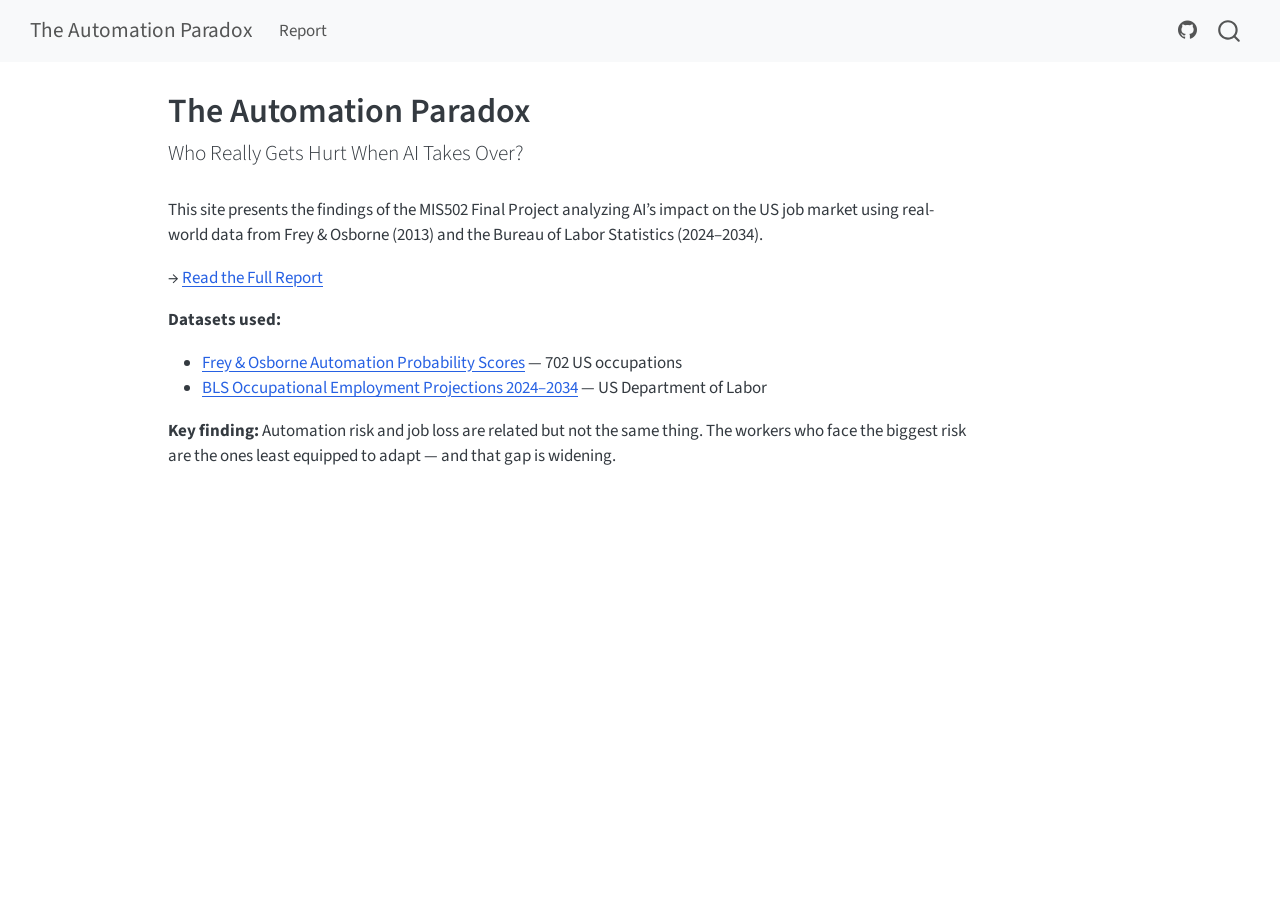
==== docs/index.html @ 99767fc0 "Initial project setup: pipeline, report, dashboard, and deployment - Real-world datasets: Frey & Osb" ====
<!DOCTYPE html>
<html xmlns="http://www.w3.org/1999/xhtml" lang="en" xml:lang="en"><head>

<meta charset="utf-8">
<meta name="generator" content="quarto-1.9.35">

<meta name="viewport" content="width=device-width, initial-scale=1.0, user-scalable=yes">


<title>The Automation Paradox</title>
<style>
/* Default styles provided by pandoc.
** See https://pandoc.org/MANUAL.html#variables-for-html for config info.
*/
code{white-space: pre-wrap;}
span.smallcaps{font-variant: small-caps;}
div.columns{display: flex; gap: min(4vw, 1.5em);}
div.column{flex: auto; overflow-x: auto;}
div.hanging-indent{margin-left: 1.5em; text-indent: -1.5em;}
ul.task-list{list-style: none;}
ul.task-list li input[type="checkbox"] {
  width: 0.8em;
  margin: 0 0.8em 0.2em -1em; /* quarto-specific, see https://github.com/quarto-dev/quarto-cli/issues/4556 */ 
  vertical-align: middle;
}
</style>


<script src="site_libs/quarto-nav/quarto-nav.js"></script>
<script src="site_libs/quarto-nav/headroom.min.js"></script>
<script src="site_libs/clipboard/clipboard.min.js"></script>
<script src="site_libs/quarto-search/autocomplete.umd.js"></script>
<script src="site_libs/quarto-search/fuse.min.js"></script>
<script src="site_libs/quarto-search/quarto-search.js"></script>
<meta name="quarto:offset" content="./">
<script src="site_libs/quarto-html/quarto.js" type="module"></script>
<script src="site_libs/quarto-html/tabsets/tabsets.js" type="module"></script>
<script src="site_libs/quarto-html/popper.min.js"></script>
<script src="site_libs/quarto-html/tippy.umd.min.js"></script>
<script src="site_libs/quarto-html/anchor.min.js"></script>
<link href="site_libs/quarto-html/tippy.css" rel="stylesheet">
<link href="site_libs/quarto-html/quarto-syntax-highlighting-46f66b053e56abd73bb6e954d61a315b.css" rel="stylesheet" id="quarto-text-highlighting-styles">
<script src="site_libs/bootstrap/bootstrap.min.js"></script>
<link href="site_libs/bootstrap/bootstrap-icons.css" rel="stylesheet">
<link href="site_libs/bootstrap/bootstrap-200b7f763972437cb0e2af4a0f571457.min.css" rel="stylesheet" append-hash="true" id="quarto-bootstrap" data-mode="light">
<script id="quarto-search-options" type="application/json">{
  "location": "navbar",
  "copy-button": false,
  "collapse-after": 3,
  "panel-placement": "end",
  "type": "overlay",
  "limit": 50,
  "keyboard-shortcut": [
    "f",
    "/",
    "s"
  ],
  "show-item-context": false,
  "language": {
    "search-no-results-text": "No results",
    "search-matching-documents-text": "matching documents",
    "search-copy-link-title": "Copy link to search",
    "search-hide-matches-text": "Hide additional matches",
    "search-more-match-text": "more match in this document",
    "search-more-matches-text": "more matches in this document",
    "search-clear-button-title": "Clear",
    "search-text-placeholder": "",
    "search-detached-cancel-button-title": "Cancel",
    "search-submit-button-title": "Submit",
    "search-label": "Search"
  }
}</script>


</head>

<body class="nav-fixed quarto-light">

<div id="quarto-search-results"></div>
  <header id="quarto-header" class="headroom fixed-top">
    <nav class="navbar navbar-expand-lg " data-bs-theme="dark">
      <div class="navbar-container container-fluid">
      <div class="navbar-brand-container mx-auto">
    <a class="navbar-brand" href="./index.html">
    <span class="navbar-title">The Automation Paradox</span>
    </a>
  </div>
            <div id="quarto-search" class="" title="Search"></div>
          <button class="navbar-toggler" type="button" data-bs-toggle="collapse" data-bs-target="#navbarCollapse" aria-controls="navbarCollapse" role="menu" aria-expanded="false" aria-label="Toggle navigation" onclick="if (window.quartoToggleHeadroom) { window.quartoToggleHeadroom(); }">
  <span class="navbar-toggler-icon"></span>
</button>
          <div class="collapse navbar-collapse" id="navbarCollapse">
            <ul class="navbar-nav navbar-nav-scroll me-auto">
  <li class="nav-item">
    <a class="nav-link" href="./report/report.html"> 
<span class="menu-text">Report</span></a>
  </li>  
</ul>
            <ul class="navbar-nav navbar-nav-scroll ms-auto">
  <li class="nav-item compact">
    <a class="nav-link" href="https://github.com/tyakovenko/ai-job-market"> <i class="bi bi-github" role="img">
</i> 
<span class="menu-text"></span></a>
  </li>  
</ul>
          </div> <!-- /navcollapse -->
            <div class="quarto-navbar-tools">
</div>
      </div> <!-- /container-fluid -->
    </nav>
</header>
<!-- content -->
<div id="quarto-content" class="quarto-container page-columns page-rows-contents page-layout-article page-navbar">
<!-- sidebar -->
<!-- margin-sidebar -->
    <div id="quarto-margin-sidebar" class="sidebar margin-sidebar zindex-bottom">
        
    </div>
<!-- main -->
<main class="content" id="quarto-document-content">

<header id="title-block-header" class="quarto-title-block default">
<div class="quarto-title">
<h1 class="title">The Automation Paradox</h1>
<p class="subtitle lead">Who Really Gets Hurt When AI Takes Over?</p>
</div>



<div class="quarto-title-meta">

    
  
    
  </div>
  


</header>


<p>This site presents the findings of the MIS502 Final Project analyzing AI’s impact on the US job market using real-world data from Frey &amp; Osborne (2013) and the Bureau of Labor Statistics (2024–2034).</p>
<p>→ <a href="./report/report.html">Read the Full Report</a></p>
<p><strong>Datasets used:</strong></p>
<ul>
<li><a href="https://www.oxfordmartin.ox.ac.uk/downloads/academic/The_Future_of_Employment.pdf">Frey &amp; Osborne Automation Probability Scores</a> — 702 US occupations</li>
<li><a href="https://www.bls.gov/emp/">BLS Occupational Employment Projections 2024–2034</a> — US Department of Labor</li>
</ul>
<p><strong>Key finding:</strong> Automation risk and job loss are related but not the same thing. The workers who face the biggest risk are the ones least equipped to adapt — and that gap is widening.</p>



</main> <!-- /main -->
<script id="quarto-html-after-body" type="application/javascript">
  window.document.addEventListener("DOMContentLoaded", function (event) {
    const icon = "";
    const anchorJS = new window.AnchorJS();
    anchorJS.options = {
      placement: 'right',
      icon: icon
    };
    anchorJS.add('.anchored');
    const isCodeAnnotation = (el) => {
      for (const clz of el.classList) {
        if (clz.startsWith('code-annotation-')) {                     
          return true;
        }
      }
      return false;
    }
    const onCopySuccess = function(e) {
      // button target
      const button = e.trigger;
      // don't keep focus
      button.blur();
      // flash "checked"
      button.classList.add('code-copy-button-checked');
      var currentTitle = button.getAttribute("title");
      button.setAttribute("title", "Copied!");
      let tooltip;
      if (window.bootstrap) {
        button.setAttribute("data-bs-toggle", "tooltip");
        button.setAttribute("data-bs-placement", "left");
        button.setAttribute("data-bs-title", "Copied!");
        tooltip = new bootstrap.Tooltip(button, 
          { trigger: "manual", 
            customClass: "code-copy-button-tooltip",
            offset: [0, -8]});
        tooltip.show();    
      }
      setTimeout(function() {
        if (tooltip) {
          tooltip.hide();
          button.removeAttribute("data-bs-title");
          button.removeAttribute("data-bs-toggle");
          button.removeAttribute("data-bs-placement");
        }
        button.setAttribute("title", currentTitle);
        button.classList.remove('code-copy-button-checked');
      }, 1000);
      // clear code selection
      e.clearSelection();
    }
    const getTextToCopy = function(trigger) {
      const outerScaffold = trigger.parentElement.cloneNode(true);
      const codeEl = outerScaffold.querySelector('code');
      for (const childEl of codeEl.children) {
        if (isCodeAnnotation(childEl)) {
          childEl.remove();
        }
      }
      return codeEl.innerText;
    }
    const clipboard = new window.ClipboardJS('.code-copy-button:not([data-in-quarto-modal])', {
      text: getTextToCopy
    });
    clipboard.on('success', onCopySuccess);
    if (window.document.getElementById('quarto-embedded-source-code-modal')) {
      const clipboardModal = new window.ClipboardJS('.code-copy-button[data-in-quarto-modal]', {
        text: getTextToCopy,
        container: window.document.getElementById('quarto-embedded-source-code-modal')
      });
      clipboardModal.on('success', onCopySuccess);
    }
      var localhostRegex = new RegExp(/^(?:http|https):\/\/localhost\:?[0-9]*\//);
      var mailtoRegex = new RegExp(/^mailto:/);
        var filterRegex = new RegExp('/' + window.location.host + '/');
      var isInternal = (href) => {
          return filterRegex.test(href) || localhostRegex.test(href) || mailtoRegex.test(href);
      }
      // Inspect non-navigation links and adorn them if external
     var links = window.document.querySelectorAll('a[href]:not(.nav-link):not(.navbar-brand):not(.toc-action):not(.sidebar-link):not(.sidebar-item-toggle):not(.pagination-link):not(.no-external):not([aria-hidden]):not(.dropdown-item):not(.quarto-navigation-tool):not(.about-link)');
      for (var i=0; i<links.length; i++) {
        const link = links[i];
        if (!isInternal(link.href)) {
          // undo the damage that might have been done by quarto-nav.js in the case of
          // links that we want to consider external
          if (link.dataset.originalHref !== undefined) {
            link.href = link.dataset.originalHref;
          }
        }
      }
    function tippyHover(el, contentFn, onTriggerFn, onUntriggerFn) {
      const config = {
        allowHTML: true,
        maxWidth: 500,
        delay: 100,
        arrow: false,
        appendTo: function(el) {
            return el.parentElement;
        },
        interactive: true,
        interactiveBorder: 10,
        theme: 'quarto',
        placement: 'bottom-start',
      };
      if (contentFn) {
        config.content = contentFn;
      }
      if (onTriggerFn) {
        config.onTrigger = onTriggerFn;
      }
      if (onUntriggerFn) {
        config.onUntrigger = onUntriggerFn;
      }
      window.tippy(el, config); 
    }
    const noterefs = window.document.querySelectorAll('a[role="doc-noteref"]');
    for (var i=0; i<noterefs.length; i++) {
      const ref = noterefs[i];
      tippyHover(ref, function() {
        // use id or data attribute instead here
        let href = ref.getAttribute('data-footnote-href') || ref.getAttribute('href');
        try { href = new URL(href).hash; } catch {}
        const id = href.replace(/^#\/?/, "");
        const note = window.document.getElementById(id);
        if (note) {
          return note.innerHTML;
        } else {
          return "";
        }
      });
    }
    const xrefs = window.document.querySelectorAll('a.quarto-xref');
    const processXRef = (id, note) => {
      // Strip column container classes
      const stripColumnClz = (el) => {
        el.classList.remove("page-full", "page-columns");
        if (el.children) {
          for (const child of el.children) {
            stripColumnClz(child);
          }
        }
      }
      stripColumnClz(note)
      if (id === null || id.startsWith('sec-')) {
        // Special case sections, only their first couple elements
        const container = document.createElement("div");
        if (note.children && note.children.length > 2) {
          container.appendChild(note.children[0].cloneNode(true));
          for (let i = 1; i < note.children.length; i++) {
            const child = note.children[i];
            if (child.tagName === "P" && child.innerText === "") {
              continue;
            } else {
              container.appendChild(child.cloneNode(true));
              break;
            }
          }
          if (window.Quarto?.typesetMath) {
            window.Quarto.typesetMath(container);
          }
          return container.innerHTML
        } else {
          if (window.Quarto?.typesetMath) {
            window.Quarto.typesetMath(note);
          }
          return note.innerHTML;
        }
      } else {
        // Remove any anchor links if they are present
        const anchorLink = note.querySelector('a.anchorjs-link');
        if (anchorLink) {
          anchorLink.remove();
        }
        if (window.Quarto?.typesetMath) {
          window.Quarto.typesetMath(note);
        }
        if (note.classList.contains("callout")) {
          return note.outerHTML;
        } else {
          return note.innerHTML;
        }
      }
    }
    for (var i=0; i<xrefs.length; i++) {
      const xref = xrefs[i];
      tippyHover(xref, undefined, function(instance) {
        instance.disable();
        let url = xref.getAttribute('href');
        let hash = undefined; 
        if (url.startsWith('#')) {
          hash = url;
        } else {
          try { hash = new URL(url).hash; } catch {}
        }
        if (hash) {
          const id = hash.replace(/^#\/?/, "");
          const note = window.document.getElementById(id);
          if (note !== null) {
            try {
              const html = processXRef(id, note.cloneNode(true));
              instance.setContent(html);
            } finally {
              instance.enable();
              instance.show();
            }
          } else {
            // See if we can fetch this
            fetch(url.split('#')[0])
            .then(res => res.text())
            .then(html => {
              const parser = new DOMParser();
              const htmlDoc = parser.parseFromString(html, "text/html");
              const note = htmlDoc.getElementById(id);
              if (note !== null) {
                const html = processXRef(id, note);
                instance.setContent(html);
              } 
            }).finally(() => {
              instance.enable();
              instance.show();
            });
          }
        } else {
          // See if we can fetch a full url (with no hash to target)
          // This is a special case and we should probably do some content thinning / targeting
          fetch(url)
          .then(res => res.text())
          .then(html => {
            const parser = new DOMParser();
            const htmlDoc = parser.parseFromString(html, "text/html");
            const note = htmlDoc.querySelector('main.content');
            if (note !== null) {
              // This should only happen for chapter cross references
              // (since there is no id in the URL)
              // remove the first header
              if (note.children.length > 0 && note.children[0].tagName === "HEADER") {
                note.children[0].remove();
              }
              const html = processXRef(null, note);
              instance.setContent(html);
            } 
          }).finally(() => {
            instance.enable();
            instance.show();
          });
        }
      }, function(instance) {
      });
    }
        let selectedAnnoteEl;
        const selectorForAnnotation = ( cell, annotation) => {
          let cellAttr = 'data-code-cell="' + cell + '"';
          let lineAttr = 'data-code-annotation="' +  annotation + '"';
          const selector = 'span[' + cellAttr + '][' + lineAttr + ']';
          return selector;
        }
        const selectCodeLines = (annoteEl) => {
          const doc = window.document;
          const targetCell = annoteEl.getAttribute("data-target-cell");
          const targetAnnotation = annoteEl.getAttribute("data-target-annotation");
          const annoteSpan = window.document.querySelector(selectorForAnnotation(targetCell, targetAnnotation));
          const lines = annoteSpan.getAttribute("data-code-lines").split(",");
          const lineIds = lines.map((line) => {
            return targetCell + "-" + line;
          })
          let top = null;
          let height = null;
          let parent = null;
          if (lineIds.length > 0) {
              //compute the position of the single el (top and bottom and make a div)
              const el = window.document.getElementById(lineIds[0]);
              top = el.offsetTop;
              height = el.offsetHeight;
              parent = el.parentElement.parentElement;
            if (lineIds.length > 1) {
              const lastEl = window.document.getElementById(lineIds[lineIds.length - 1]);
              const bottom = lastEl.offsetTop + lastEl.offsetHeight;
              height = bottom - top;
            }
            if (top !== null && height !== null && parent !== null) {
              // cook up a div (if necessary) and position it 
              let div = window.document.getElementById("code-annotation-line-highlight");
              if (div === null) {
                div = window.document.createElement("div");
                div.setAttribute("id", "code-annotation-line-highlight");
                div.style.position = 'absolute';
                parent.appendChild(div);
              }
              div.style.top = top - 2 + "px";
              div.style.height = height + 4 + "px";
              div.style.left = 0;
              let gutterDiv = window.document.getElementById("code-annotation-line-highlight-gutter");
              if (gutterDiv === null) {
                gutterDiv = window.document.createElement("div");
                gutterDiv.setAttribute("id", "code-annotation-line-highlight-gutter");
                gutterDiv.style.position = 'absolute';
                const codeCell = window.document.getElementById(targetCell);
                const gutter = codeCell.querySelector('.code-annotation-gutter');
                gutter.appendChild(gutterDiv);
              }
              gutterDiv.style.top = top - 2 + "px";
              gutterDiv.style.height = height + 4 + "px";
            }
            selectedAnnoteEl = annoteEl;
          }
        };
        const unselectCodeLines = () => {
          const elementsIds = ["code-annotation-line-highlight", "code-annotation-line-highlight-gutter"];
          elementsIds.forEach((elId) => {
            const div = window.document.getElementById(elId);
            if (div) {
              div.remove();
            }
          });
          selectedAnnoteEl = undefined;
        };
          // Handle positioning of the toggle
      window.addEventListener(
        "resize",
        throttle(() => {
          elRect = undefined;
          if (selectedAnnoteEl) {
            selectCodeLines(selectedAnnoteEl);
          }
        }, 10)
      );
      function throttle(fn, ms) {
      let throttle = false;
      let timer;
        return (...args) => {
          if(!throttle) { // first call gets through
              fn.apply(this, args);
              throttle = true;
          } else { // all the others get throttled
              if(timer) clearTimeout(timer); // cancel #2
              timer = setTimeout(() => {
                fn.apply(this, args);
                timer = throttle = false;
              }, ms);
          }
        };
      }
        // Attach click handler to the DT
        const annoteDls = window.document.querySelectorAll('dt[data-target-cell]');
        for (const annoteDlNode of annoteDls) {
          annoteDlNode.addEventListener('click', (event) => {
            const clickedEl = event.target;
            if (clickedEl !== selectedAnnoteEl) {
              unselectCodeLines();
              const activeEl = window.document.querySelector('dt[data-target-cell].code-annotation-active');
              if (activeEl) {
                activeEl.classList.remove('code-annotation-active');
              }
              selectCodeLines(clickedEl);
              clickedEl.classList.add('code-annotation-active');
            } else {
              // Unselect the line
              unselectCodeLines();
              clickedEl.classList.remove('code-annotation-active');
            }
          });
        }
    const findCites = (el) => {
      const parentEl = el.parentElement;
      if (parentEl) {
        const cites = parentEl.dataset.cites;
        if (cites) {
          return {
            el,
            cites: cites.split(' ')
          };
        } else {
          return findCites(el.parentElement)
        }
      } else {
        return undefined;
      }
    };
    var bibliorefs = window.document.querySelectorAll('a[role="doc-biblioref"]');
    for (var i=0; i<bibliorefs.length; i++) {
      const ref = bibliorefs[i];
      const citeInfo = findCites(ref);
      if (citeInfo) {
        tippyHover(citeInfo.el, function() {
          var popup = window.document.createElement('div');
          citeInfo.cites.forEach(function(cite) {
            var citeDiv = window.document.createElement('div');
            citeDiv.classList.add('hanging-indent');
            citeDiv.classList.add('csl-entry');
            var biblioDiv = window.document.getElementById('ref-' + cite);
            if (biblioDiv) {
              citeDiv.innerHTML = biblioDiv.innerHTML;
            }
            popup.appendChild(citeDiv);
          });
          return popup.innerHTML;
        });
      }
    }
  });
  </script>
</div> <!-- /content -->




</body></html>
---- docs/site_libs/quarto-html/tippy.css ----
.tippy-box[data-animation=fade][data-state=hidden]{opacity:0}[data-tippy-root]{max-width:calc(100vw - 10px)}.tippy-box{position:relative;background-color:#333;color:#fff;border-radius:4px;font-size:14px;line-height:1.4;white-space:normal;outline:0;transition-property:transform,visibility,opacity}.tippy-box[data-placement^=top]>.tippy-arrow{bottom:0}.tippy-box[data-placement^=top]>.tippy-arrow:before{bottom:-7px;left:0;border-width:8px 8px 0;border-top-color:initial;transform-origin:center top}.tippy-box[data-placement^=bottom]>.tippy-arrow{top:0}.tippy-box[data-placement^=bottom]>.tippy-arrow:before{top:-7px;left:0;border-width:0 8px 8px;border-bottom-color:initial;transform-origin:center bottom}.tippy-box[data-placement^=left]>.tippy-arrow{right:0}.tippy-box[data-placement^=left]>.tippy-arrow:before{border-width:8px 0 8px 8px;border-left-color:initial;right:-7px;transform-origin:center left}.tippy-box[data-placement^=right]>.tippy-arrow{left:0}.tippy-box[data-placement^=right]>.tippy-arrow:before{left:-7px;border-width:8px 8px 8px 0;border-right-color:initial;transform-origin:center right}.tippy-box[data-inertia][data-state=visible]{transition-timing-function:cubic-bezier(.54,1.5,.38,1.11)}.tippy-arrow{width:16px;height:16px;color:#333}.tippy-arrow:before{content:"";position:absolute;border-color:transparent;border-style:solid}.tippy-content{position:relative;padding:5px 9px;z-index:1}
---- docs/site_libs/quarto-html/quarto-syntax-highlighting-46f66b053e56abd73bb6e954d61a315b.css ----
/* quarto syntax highlight colors */
:root {
  --quarto-hl-ot-color: #003B4F;
  --quarto-hl-at-color: #657422;
  --quarto-hl-ss-color: #20794D;
  --quarto-hl-an-color: #5E5E5E;
  --quarto-hl-fu-color: #4758AB;
  --quarto-hl-st-color: #20794D;
  --quarto-hl-cf-color: #003B4F;
  --quarto-hl-op-color: #5E5E5E;
  --quarto-hl-er-color: #AD0000;
  --quarto-hl-bn-color: #AD0000;
  --quarto-hl-al-color: #AD0000;
  --quarto-hl-va-color: #111111;
  --quarto-hl-bu-color: inherit;
  --quarto-hl-ex-color: inherit;
  --quarto-hl-pp-color: #AD0000;
  --quarto-hl-in-color: #5E5E5E;
  --quarto-hl-vs-color: #20794D;
  --quarto-hl-wa-color: #5E5E5E;
  --quarto-hl-do-color: #5E5E5E;
  --quarto-hl-im-color: #00769E;
  --quarto-hl-ch-color: #20794D;
  --quarto-hl-dt-color: #AD0000;
  --quarto-hl-fl-color: #AD0000;
  --quarto-hl-co-color: #5E5E5E;
  --quarto-hl-cv-color: #5E5E5E;
  --quarto-hl-cn-color: #8f5902;
  --quarto-hl-sc-color: #5E5E5E;
  --quarto-hl-dv-color: #AD0000;
  --quarto-hl-kw-color: #003B4F;
}

/* other quarto variables */
:root {
  --quarto-font-monospace: SFMono-Regular, Menlo, Monaco, Consolas, "Liberation Mono", "Courier New", monospace;
}

/* syntax highlight based on Pandoc's rules */
pre > code.sourceCode > span {
  color: #003B4F;
}

code.sourceCode > span {
  color: #003B4F;
}

div.sourceCode,
div.sourceCode pre.sourceCode {
  color: #003B4F;
}

/* Normal */
code span {
  color: #003B4F;
}

/* Alert */
code span.al {
  color: #AD0000;
  font-style: inherit;
}

/* Annotation */
code span.an {
  color: #5E5E5E;
  font-style: inherit;
}

/* Attribute */
code span.at {
  color: #657422;
  font-style: inherit;
}

/* BaseN */
code span.bn {
  color: #AD0000;
  font-style: inherit;
}

/* BuiltIn */
code span.bu {
  font-style: inherit;
}

/* ControlFlow */
code span.cf {
  color: #003B4F;
  font-weight: bold;
  font-style: inherit;
}

/* Char */
code span.ch {
  color: #20794D;
  font-style: inherit;
}

/* Constant */
code span.cn {
  color: #8f5902;
  font-style: inherit;
}

/* Comment */
code span.co {
  color: #5E5E5E;
  font-style: inherit;
}

/* CommentVar */
code span.cv {
  color: #5E5E5E;
  font-style: italic;
}

/* Documentation */
code span.do {
  color: #5E5E5E;
  font-style: italic;
}

/* DataType */
code span.dt {
  color: #AD0000;
  font-style: inherit;
}

/* DecVal */
code span.dv {
  color: #AD0000;
  font-style: inherit;
}

/* Error */
code span.er {
  color: #AD0000;
  font-style: inherit;
}

/* Extension */
code span.ex {
  font-style: inherit;
}

/* Float */
code span.fl {
  color: #AD0000;
  font-style: inherit;
}

/* Function */
code span.fu {
  color: #4758AB;
  font-style: inherit;
}

/* Import */
code span.im {
  color: #00769E;
  font-style: inherit;
}

/* Information */
code span.in {
  color: #5E5E5E;
  font-style: inherit;
}

/* Keyword */
code span.kw {
  color: #003B4F;
  font-weight: bold;
  font-style: inherit;
}

/* Operator */
code span.op {
  color: #5E5E5E;
  font-style: inherit;
}

/* Other */
code span.ot {
  color: #003B4F;
  font-style: inherit;
}

/* Preprocessor */
code span.pp {
  color: #AD0000;
  font-style: inherit;
}

/* SpecialChar */
code span.sc {
  color: #5E5E5E;
  font-style: inherit;
}

/* SpecialString */
code span.ss {
  color: #20794D;
  font-style: inherit;
}

/* String */
code span.st {
  color: #20794D;
  font-style: inherit;
}

/* Variable */
code span.va {
  color: #111111;
  font-style: inherit;
}

/* VerbatimString */
code span.vs {
  color: #20794D;
  font-style: inherit;
}

/* Warning */
code span.wa {
  color: #5E5E5E;
  font-style: italic;
}

.prevent-inlining {
  content: "</";
}

/*# sourceMappingURL=5022ed312398f59a55adce476d7327af.css.map */
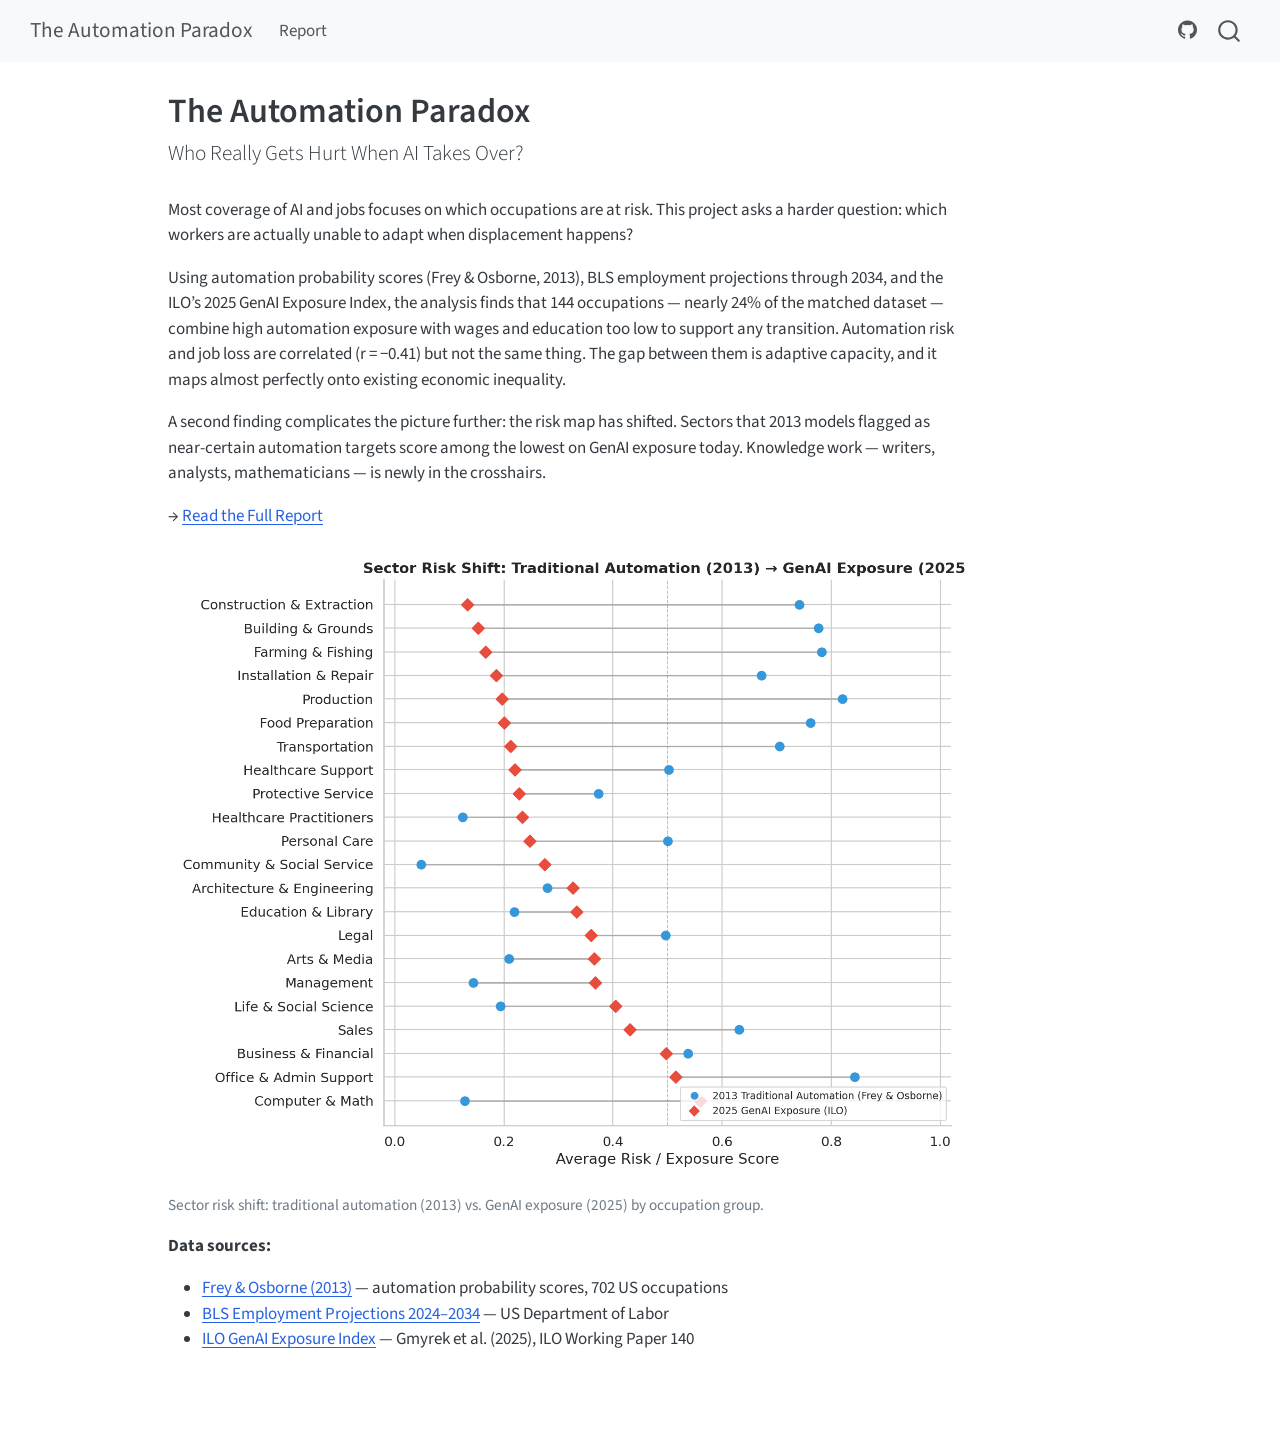
==== commit ef0182ac: "Final report polish and landing page update - Fixed PDF table rendering (top5/bot5 cut off) using to" ====
--- a/docs/index.html
+++ b/docs/index.html
@@ -139,14 +139,22 @@
 </header>
 
 
-<p>This site presents the findings of the MIS502 Final Project analyzing AI’s impact on the US job market using real-world data from Frey &amp; Osborne (2013) and the Bureau of Labor Statistics (2024–2034).</p>
+<p>Most coverage of AI and jobs focuses on which occupations are at risk. This project asks a harder question: which workers are actually unable to adapt when displacement happens?</p>
+<p>Using automation probability scores (Frey &amp; Osborne, 2013), BLS employment projections through 2034, and the ILO’s 2025 GenAI Exposure Index, the analysis finds that 144 occupations — nearly 24% of the matched dataset — combine high automation exposure with wages and education too low to support any transition. Automation risk and job loss are correlated (r = −0.41) but not the same thing. The gap between them is adaptive capacity, and it maps almost perfectly onto existing economic inequality.</p>
+<p>A second finding complicates the picture further: the risk map has shifted. Sectors that 2013 models flagged as near-certain automation targets score among the lowest on GenAI exposure today. Knowledge work — writers, analysts, mathematicians — is newly in the crosshairs.</p>
 <p>→ <a href="./report/report.html">Read the Full Report</a></p>
-<p><strong>Datasets used:</strong></p>
+<div class="quarto-figure quarto-figure-center">
+<figure class="figure">
+<p><img src="assets/fig13_sector_risk_shift.png" class="img-fluid figure-img"></p>
+<figcaption>Sector risk shift: traditional automation (2013) vs.&nbsp;GenAI exposure (2025) by occupation group.</figcaption>
+</figure>
+</div>
+<p><strong>Data sources:</strong></p>
 <ul>
-<li><a href="https://www.oxfordmartin.ox.ac.uk/downloads/academic/The_Future_of_Employment.pdf">Frey &amp; Osborne Automation Probability Scores</a> — 702 US occupations</li>
-<li><a href="https://www.bls.gov/emp/">BLS Occupational Employment Projections 2024–2034</a> — US Department of Labor</li>
+<li><a href="https://www.oxfordmartin.ox.ac.uk/downloads/academic/The_Future_of_Employment.pdf">Frey &amp; Osborne (2013)</a> — automation probability scores, 702 US occupations</li>
+<li><a href="https://www.bls.gov/emp/">BLS Employment Projections 2024–2034</a> — US Department of Labor</li>
+<li><a href="https://www.ilo.org/publications/generative-ai-and-jobs-refined-global-index-occupational-exposure">ILO GenAI Exposure Index</a> — Gmyrek et al.&nbsp;(2025), ILO Working Paper 140</li>
 </ul>
-<p><strong>Key finding:</strong> Automation risk and job loss are related but not the same thing. The workers who face the biggest risk are the ones least equipped to adapt — and that gap is widening.</p>
 
 
 
